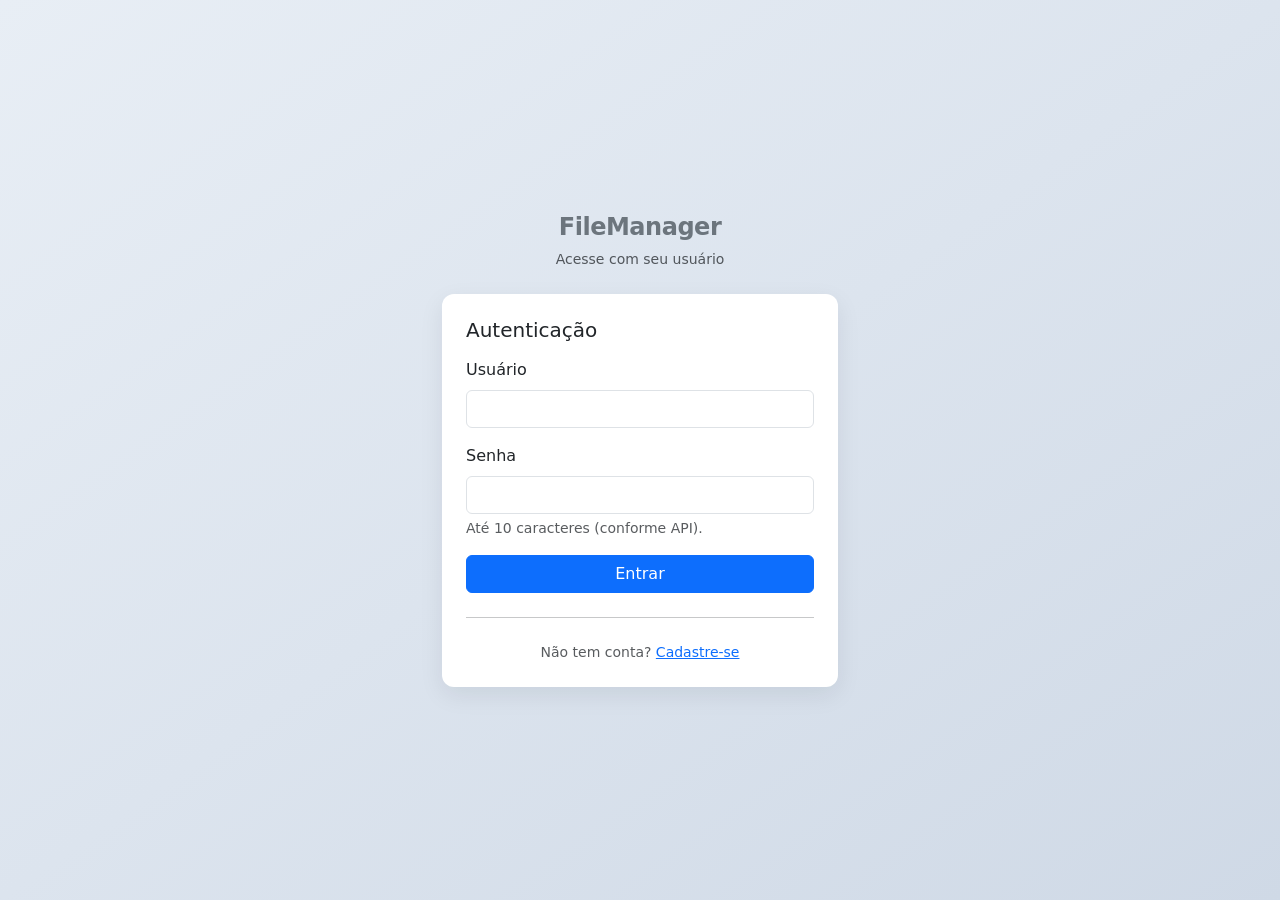
==== index.html @ 3c7aa477 "Commit inicial" ====
<!DOCTYPE html>
<html lang="pt-BR">
  <head>
    <meta charset="UTF-8" />
    <meta name="viewport" content="width=device-width, initial-scale=1" />
    <title>Entrar — FileManager</title>
    <link
      href="https://cdn.jsdelivr.net/npm/bootstrap@5.3.3/dist/css/bootstrap.min.css"
      rel="stylesheet"
    />
    <link href="css/styles.css" rel="stylesheet" />
  </head>
  <body class="fm-auth d-flex align-items-center py-5">
    <div class="container" style="max-width: 420px">
      <div class="text-center mb-4">
        <h1 class="h4 fm-brand text-secondary">FileManager</h1>
        <p class="text-muted small mb-0">Acesse com seu usuário</p>
      </div>
      <div class="card fm-card">
        <div class="card-body p-4">
          <h2 class="h5 mb-3">Autenticação</h2>
          <div
            id="login-success"
            class="alert alert-success py-2 small d-none"
            role="alert"
          >
            Cadastro concluído. Faça login.
          </div>
          <div
            id="login-alert"
            class="alert alert-danger py-2 small d-none"
            role="alert"
          ></div>
          <form id="form-login" novalidate>
            <div class="mb-3">
              <label for="username" class="form-label">Usuário</label>
              <input
                type="text"
                class="form-control"
                id="username"
                name="username"
                autocomplete="username"
                required
                maxlength="100"
              />
            </div>
            <div class="mb-3">
              <label for="password" class="form-label">Senha</label>
              <input
                type="password"
                class="form-control"
                id="password"
                name="password"
                autocomplete="current-password"
                required
                maxlength="10"
              />
              <div class="form-text">Até 10 caracteres (conforme API).</div>
            </div>
            <button type="submit" class="btn btn-primary w-100">Entrar</button>
          </form>
          <hr class="my-4" />
          <p class="text-center text-muted small mb-0">
            Não tem conta?
            <a href="cadastro.html">Cadastre-se</a>
          </p>
        </div>
      </div>
    </div>
    <script src="https://cdn.jsdelivr.net/npm/bootstrap@5.3.3/dist/js/bootstrap.bundle.min.js"></script>
    <script src="js/config.js"></script>
    <script src="js/api.js"></script>
    <script src="js/login.js"></script>
    <script>
      if (new URLSearchParams(location.search).get("cadastro") === "ok") {
        document.getElementById("login-success").classList.remove("d-none");
      }
    </script>
  </body>
</html>
---- css/styles.css ----
:root {
  --fm-primary: #0d6efd;
  --fm-bg: #f4f6f9;
}

body.fm-auth {
  min-height: 100vh;
  background: linear-gradient(145deg, #e8eef5 0%, #dce4ee 50%, #cfd9e6 100%);
}

.fm-card {
  border: none;
  border-radius: 0.75rem;
  box-shadow: 0 0.5rem 1.5rem rgba(15, 23, 42, 0.08);
}

.fm-brand {
  font-weight: 600;
  letter-spacing: -0.02em;
}

.fm-app-body {
  background-color: var(--fm-bg);
  min-height: 100vh;
}

.navbar.fm-navbar {
  box-shadow: 0 1px 0 rgba(0, 0, 0, 0.06);
}

.table.fm-table thead th {
  font-size: 0.8rem;
  text-transform: uppercase;
  letter-spacing: 0.04em;
  color: #6c757d;
  border-bottom-width: 1px;
}

.fm-table code {
  font-size: 0.7rem;
  word-break: break-all;
}
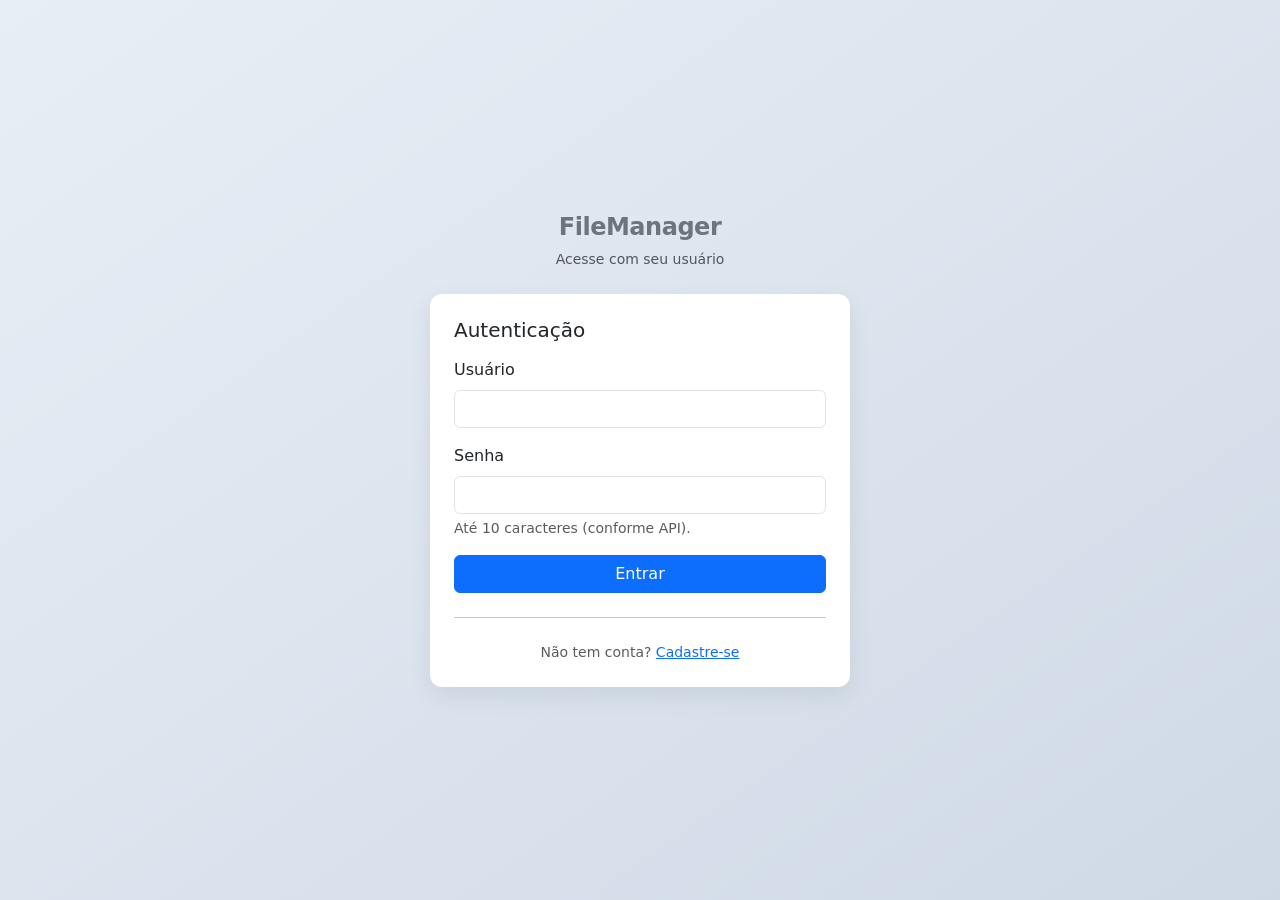
==== commit 6ea8c528: "ações na lista, loading global e layout; correção update de arquivo" ====
--- a/index.html
+++ b/index.html
@@ -11,13 +11,14 @@
     <link href="css/styles.css" rel="stylesheet" />
   </head>
   <body class="fm-auth d-flex align-items-center py-5">
-    <div class="container" style="max-width: 420px">
-      <div class="text-center mb-4">
-        <h1 class="h4 fm-brand text-secondary">FileManager</h1>
-        <p class="text-muted small mb-0">Acesse com seu usuário</p>
-      </div>
-      <div class="card fm-card">
-        <div class="card-body p-4">
+    <div class="fm-content px-3 w-100">
+      <div class="mx-auto" style="max-width: 420px">
+        <div class="text-center mb-4">
+          <h1 class="h4 fm-brand text-secondary">FileManager</h1>
+          <p class="text-muted small mb-0">Acesse com seu usuário</p>
+        </div>
+        <div class="card fm-card">
+          <div class="card-body p-4">
           <h2 class="h5 mb-3">Autenticação</h2>
           <div
             id="login-success"
@@ -62,8 +63,9 @@
           <hr class="my-4" />
           <p class="text-center text-muted small mb-0">
             Não tem conta?
-            <a href="cadastro.html">Cadastre-se</a>
+            <a href="pages/cadastro.html">Cadastre-se</a>
           </p>
+          </div>
         </div>
       </div>
     </div>
--- a/css/styles.css
+++ b/css/styles.css
@@ -24,6 +24,14 @@
   min-height: 100vh;
 }
 
+.fm-content {
+  max-width: 1200px;
+  width: 100%;
+  margin-left: auto;
+  margin-right: auto;
+  box-sizing: border-box;
+}
+
 .navbar.fm-navbar {
   box-shadow: 0 1px 0 rgba(0, 0, 0, 0.06);
 }
@@ -40,3 +48,23 @@
   font-size: 0.7rem;
   word-break: break-all;
 }
+
+.fm-global-loading {
+  position: fixed;
+  inset: 0;
+  z-index: 2000;
+  display: flex;
+  align-items: center;
+  justify-content: center;
+  background: rgba(255, 255, 255, 0.55);
+  backdrop-filter: blur(4px);
+  -webkit-backdrop-filter: blur(4px);
+}
+
+.fm-global-loading.d-none {
+  display: none !important;
+}
+
+body.fm-loading {
+  cursor: wait;
+}
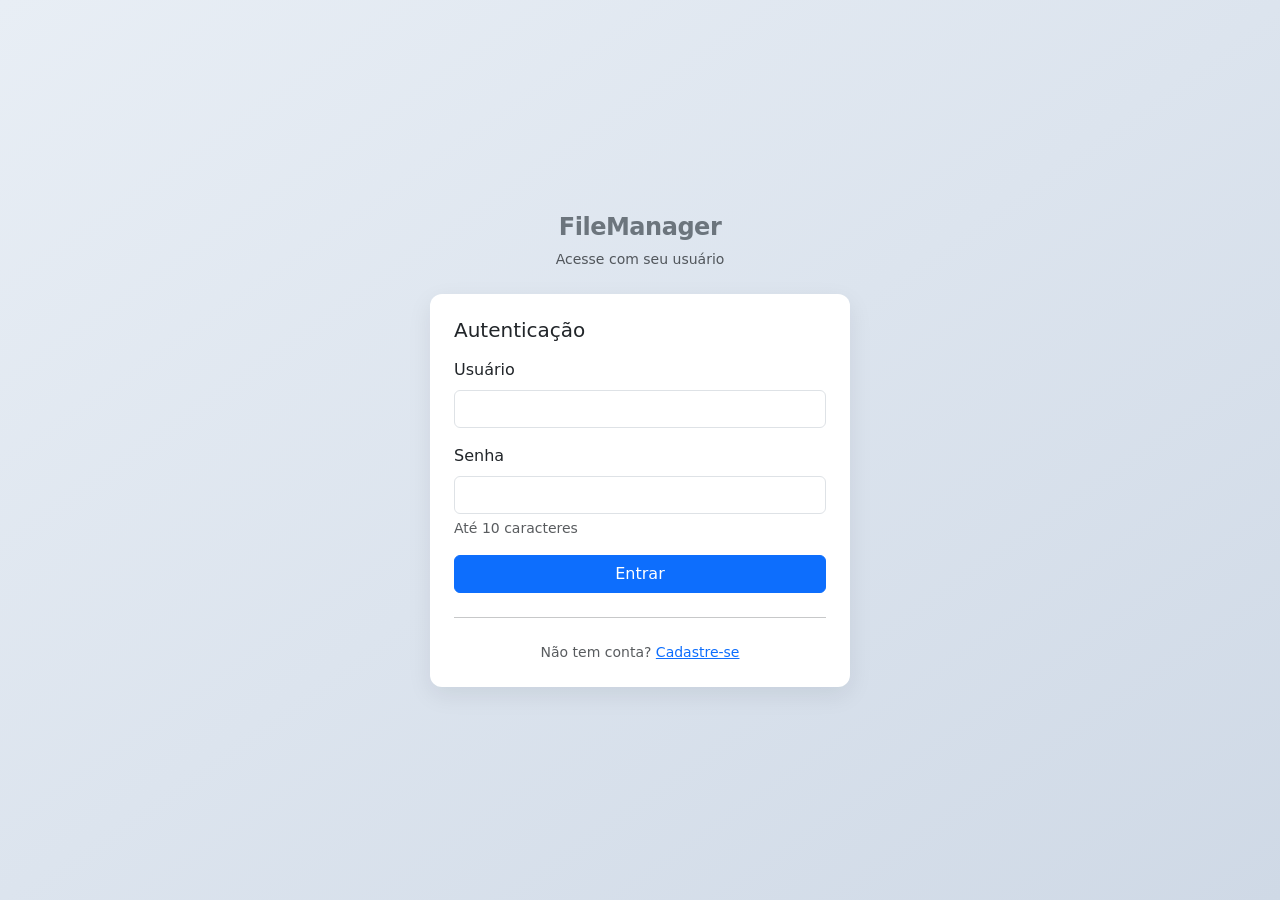
==== commit 5541dfdb: "texto de ajuda da senha no cadastro" ====
--- a/index.html
+++ b/index.html
@@ -3,7 +3,7 @@
   <head>
     <meta charset="UTF-8" />
     <meta name="viewport" content="width=device-width, initial-scale=1" />
-    <title>Entrar — FileManager</title>
+    <title>FileManager</title>
     <link
       href="https://cdn.jsdelivr.net/npm/bootstrap@5.3.3/dist/css/bootstrap.min.css"
       rel="stylesheet"
@@ -11,72 +11,325 @@
     <link href="css/styles.css" rel="stylesheet" />
   </head>
   <body class="fm-auth d-flex align-items-center py-5">
-    <div class="fm-content px-3 w-100">
-      <div class="mx-auto" style="max-width: 420px">
-        <div class="text-center mb-4">
-          <h1 class="h4 fm-brand text-secondary">FileManager</h1>
-          <p class="text-muted small mb-0">Acesse com seu usuário</p>
-        </div>
-        <div class="card fm-card">
-          <div class="card-body p-4">
-          <h2 class="h5 mb-3">Autenticação</h2>
-          <div
-            id="login-success"
-            class="alert alert-success py-2 small d-none"
-            role="alert"
-          >
-            Cadastro concluído. Faça login.
-          </div>
-          <div
-            id="login-alert"
-            class="alert alert-danger py-2 small d-none"
-            role="alert"
-          ></div>
-          <form id="form-login" novalidate>
-            <div class="mb-3">
-              <label for="username" class="form-label">Usuário</label>
-              <input
-                type="text"
-                class="form-control"
-                id="username"
-                name="username"
-                autocomplete="username"
-                required
-                maxlength="100"
-              />
+    <div id="fm-shell-auth" class="fm-content px-3 w-100">
+      <div id="fm-view-login">
+        <div class="mx-auto" style="max-width: 420px">
+          <div class="text-center mb-4">
+            <h1 class="h4 fm-brand text-secondary">FileManager</h1>
+            <p class="text-muted small mb-0">Acesse com seu usuário</p>
+          </div>
+          <div class="card fm-card">
+            <div class="card-body p-4">
+              <h2 class="h5 mb-3">Autenticação</h2>
+              <div
+                id="login-success"
+                class="alert alert-success py-2 small d-none"
+                role="alert"
+              >
+                Cadastro concluído. Faça login.
+              </div>
+              <div
+                id="login-alert"
+                class="alert alert-danger py-2 small d-none"
+                role="alert"
+              ></div>
+              <form id="form-login" novalidate>
+                <div class="mb-3">
+                  <label for="username" class="form-label">Usuário</label>
+                  <input
+                    type="text"
+                    class="form-control"
+                    id="username"
+                    name="username"
+                    autocomplete="username"
+                    required
+                    maxlength="100"
+                  />
+                </div>
+                <div class="mb-3">
+                  <label for="password" class="form-label">Senha</label>
+                  <input
+                    type="password"
+                    class="form-control"
+                    id="password"
+                    name="password"
+                    autocomplete="current-password"
+                    required
+                    maxlength="10"
+                  />
+                  <div class="form-text">Até 10 caracteres</div>
+                </div>
+                <button type="submit" class="btn btn-primary w-100">Entrar</button>
+              </form>
+              <hr class="my-4" />
+              <p class="text-center text-muted small mb-0">
+                Não tem conta?
+                <a href="#" data-fm-go="cadastro">Cadastre-se</a>
+              </p>
             </div>
-            <div class="mb-3">
-              <label for="password" class="form-label">Senha</label>
-              <input
-                type="password"
-                class="form-control"
-                id="password"
-                name="password"
-                autocomplete="current-password"
-                required
-                maxlength="10"
-              />
-              <div class="form-text">Até 10 caracteres (conforme API).</div>
+          </div>
+        </div>
+      </div>
+
+      <div id="fm-view-cadastro" class="d-none">
+        <div class="mx-auto" style="max-width: 440px">
+          <div class="text-center mb-4">
+            <h1 class="h4 fm-brand text-secondary">FileManager</h1>
+            <p class="text-muted small mb-0">Crie sua conta</p>
+          </div>
+          <div class="card fm-card">
+            <div class="card-body p-4">
+              <h2 class="h5 mb-3">Cadastro</h2>
+              <div
+                id="cadastro-alert"
+                class="alert alert-danger py-2 small d-none"
+                role="alert"
+              ></div>
+              <form id="form-cadastro" novalidate>
+                <div class="mb-3">
+                  <label for="cad-name" class="form-label">Nome completo</label>
+                  <input
+                    type="text"
+                    class="form-control"
+                    id="cad-name"
+                    name="name"
+                    required
+                    maxlength="255"
+                  />
+                </div>
+                <div class="mb-3">
+                  <label for="cad-user_name" class="form-label">Nome de usuário</label>
+                  <input
+                    type="text"
+                    class="form-control"
+                    id="cad-user_name"
+                    name="user_name"
+                    autocomplete="username"
+                    required
+                    maxlength="100"
+                  />
+                </div>
+                <div class="mb-3">
+                  <label for="cad-password" class="form-label">Senha</label>
+                  <input
+                    type="password"
+                    class="form-control"
+                    id="cad-password"
+                    name="password"
+                    autocomplete="new-password"
+                    required
+                    maxlength="10"
+                    minlength="1"
+                  />
+                  <div class="form-text">Até 10 caracteres</div>
+                </div>
+                <button type="submit" class="btn btn-primary w-100">Cadastrar</button>
+              </form>
+              <hr class="my-4" />
+              <p class="text-center text-muted small mb-0">
+                Já tem conta?
+                <a href="#" data-fm-go="login">Entrar</a>
+              </p>
             </div>
-            <button type="submit" class="btn btn-primary w-100">Entrar</button>
-          </form>
-          <hr class="my-4" />
-          <p class="text-center text-muted small mb-0">
-            Não tem conta?
-            <a href="pages/cadastro.html">Cadastre-se</a>
-          </p>
           </div>
         </div>
       </div>
     </div>
+
+    <div id="fm-shell-app" class="d-none w-100">
+      <nav class="navbar navbar-expand-lg navbar-light bg-white fm-navbar">
+        <div id="fm-navbar-root" class="w-100"></div>
+      </nav>
+
+      <main id="fm-view-files-main" class="fm-content px-3 px-lg-4 py-4 d-none">
+        <div
+          class="d-flex flex-column flex-md-row align-items-md-center justify-content-md-between gap-3 mb-4"
+        >
+          <div>
+            <h1 class="h4 mb-1">Arquivos</h1>
+            <p class="text-muted small mb-0">
+              Envie arquivos permitidos pela API (imagens, PDF, Office).
+            </p>
+          </div>
+          <div class="d-flex flex-wrap gap-2">
+            <button type="button" class="btn btn-outline-primary" id="btn-refresh-arquivos">
+              Atualizar lista
+            </button>
+            <button type="button" class="btn btn-primary" id="btn-abrir-upload">
+              Incluir arquivo
+            </button>
+          </div>
+        </div>
+
+        <div id="arquivos-erro" class="alert alert-danger d-none" role="alert"></div>
+        <div id="lista-vazia-arquivos" class="alert alert-light border d-none" role="status">
+          Nenhum arquivo ainda. Use <strong>Incluir arquivo</strong> para enviar.
+        </div>
+
+        <div class="card fm-card">
+          <div class="table-responsive">
+            <table class="table table-hover align-middle mb-0 fm-table" id="tabela-arquivos">
+              <thead class="table-light">
+                <tr>
+                  <th class="fm-col-nome">Nome</th>
+                  <th>Tipo</th>
+                  <th>Tamanho</th>
+                  <th>Enviado em</th>
+                  <th>Secret key</th>
+                  <th class="text-center" style="width: 1%">Ações</th>
+                </tr>
+              </thead>
+              <tbody></tbody>
+            </table>
+          </div>
+        </div>
+      </main>
+
+      <main id="fm-view-users-main" class="fm-content px-3 px-lg-4 py-4 d-none">
+        <div
+          class="d-flex flex-column flex-md-row align-items-md-center justify-content-md-between gap-3 mb-4"
+        >
+          <div>
+            <h1 class="h4 mb-1">Usuários</h1>
+            <p class="text-muted small mb-0">
+              Utilizadores registados na API (autenticação necessária).
+            </p>
+          </div>
+          <div class="d-flex flex-wrap gap-2">
+            <button type="button" class="btn btn-outline-primary" id="btn-refresh-usuarios">
+              Atualizar lista
+            </button>
+            <a class="btn btn-primary" href="#" data-fm-go="cadastro" id="fm-link-novo-usuario"
+              >Novo usuário</a
+            >
+          </div>
+        </div>
+
+        <div id="usuarios-erro" class="alert alert-danger d-none" role="alert"></div>
+        <div id="lista-vazia-usuarios" class="alert alert-light border d-none" role="status">
+          Nenhum utilizador encontrado. Use <strong>Novo usuário</strong> para registar.
+        </div>
+
+        <div class="card fm-card">
+          <div class="table-responsive">
+            <table class="table table-hover align-middle mb-0 fm-table" id="tabela-usuarios">
+              <thead class="table-light">
+                <tr>
+                  <th>ID</th>
+                  <th>Nome completo</th>
+                  <th>Usuário</th>
+                  <th>Situação</th>
+                  <th>Cadastrado em</th>
+                </tr>
+              </thead>
+              <tbody></tbody>
+            </table>
+          </div>
+        </div>
+      </main>
+    </div>
+
+    <div
+      class="modal fade"
+      id="modalUpload"
+      tabindex="-1"
+      aria-labelledby="modalUploadLabel"
+      aria-hidden="true"
+    >
+      <div class="modal-dialog modal-dialog-centered">
+        <div class="modal-content">
+          <div class="modal-header">
+            <h2 class="modal-title h5" id="modalUploadLabel">Incluir arquivo</h2>
+            <button
+              type="button"
+              class="btn-close"
+              data-bs-dismiss="modal"
+              aria-label="Fechar"
+            ></button>
+          </div>
+          <form id="form-upload">
+            <div class="modal-body">
+              <div
+                id="upload-alert"
+                class="alert alert-danger py-2 small d-none"
+                role="alert"
+              ></div>
+              <div
+                id="upload-edit-info"
+                class="alert alert-info py-2 small d-none"
+                role="status"
+              ></div>
+              <div class="mb-3">
+                <label for="arquivo" class="form-label">Arquivo</label>
+                <input
+                  type="file"
+                  class="form-control"
+                  id="arquivo"
+                  name="file"
+                  required
+                  accept=".jpg,.jpeg,.png,.webp,.pdf,.doc,.docx,.xls,.xlsx,image/jpeg,image/png,image/webp,application/pdf"
+                />
+                <div class="form-text">
+                  jpg, jpeg, png, webp, pdf, doc, docx, xls ou xlsx — tamanho e assinatura validados no
+                  servidor.
+                </div>
+              </div>
+            </div>
+            <div class="modal-footer">
+              <button type="button" class="btn btn-outline-secondary" data-bs-dismiss="modal">
+                Cancelar
+              </button>
+              <button type="submit" class="btn btn-primary">Salvar</button>
+            </div>
+          </form>
+        </div>
+      </div>
+    </div>
+
+    <div
+      class="modal fade"
+      id="modalExcluirArquivo"
+      tabindex="-1"
+      aria-labelledby="modalExcluirArquivoLabel"
+      aria-hidden="true"
+    >
+      <div class="modal-dialog modal-dialog-centered">
+        <div class="modal-content">
+          <div class="modal-header">
+            <h2 class="modal-title h5" id="modalExcluirArquivoLabel">Excluir arquivo</h2>
+            <button
+              type="button"
+              class="btn-close"
+              data-bs-dismiss="modal"
+              aria-label="Fechar"
+            ></button>
+          </div>
+          <div class="modal-body">
+            <div id="excluir-arquivo-alert" class="alert alert-warning mb-0" role="alert"></div>
+          </div>
+          <div class="modal-footer">
+            <button type="button" class="btn btn-outline-secondary" data-bs-dismiss="modal">
+              Cancelar
+            </button>
+            <button type="button" class="btn btn-danger" id="btn-confirmar-exclusao">
+              Excluir
+            </button>
+          </div>
+        </div>
+      </div>
+    </div>
+
     <script src="https://cdn.jsdelivr.net/npm/bootstrap@5.3.3/dist/js/bootstrap.bundle.min.js"></script>
     <script src="js/config.js"></script>
     <script src="js/api.js"></script>
+    <script src="js/core.js"></script>
+    <script src="js/layout.js"></script>
     <script src="js/login.js"></script>
+    <script src="js/cadastro.js"></script>
+    <script src="js/app.js"></script>
+    <script src="js/usuarios.js"></script>
     <script>
-      if (new URLSearchParams(location.search).get("cadastro") === "ok") {
-        document.getElementById("login-success").classList.remove("d-none");
-      }
+      FM.initApp();
     </script>
   </body>
 </html>
--- a/css/styles.css
+++ b/css/styles.css
@@ -44,6 +44,23 @@
   border-bottom-width: 1px;
 }
 
+#tabela-arquivos th.fm-col-nome,
+#tabela-arquivos td.fm-col-nome {
+  max-width: 220px;
+}
+
+#tabela-arquivos .fm-nome-clip {
+  display: block;
+  overflow-wrap: anywhere;
+  word-break: break-word;
+}
+
+#tabela-arquivos .fm-nome-clip a {
+  display: inline;
+  overflow-wrap: anywhere;
+  word-break: break-word;
+}
+
 .fm-table code {
   font-size: 0.7rem;
   word-break: break-all;
